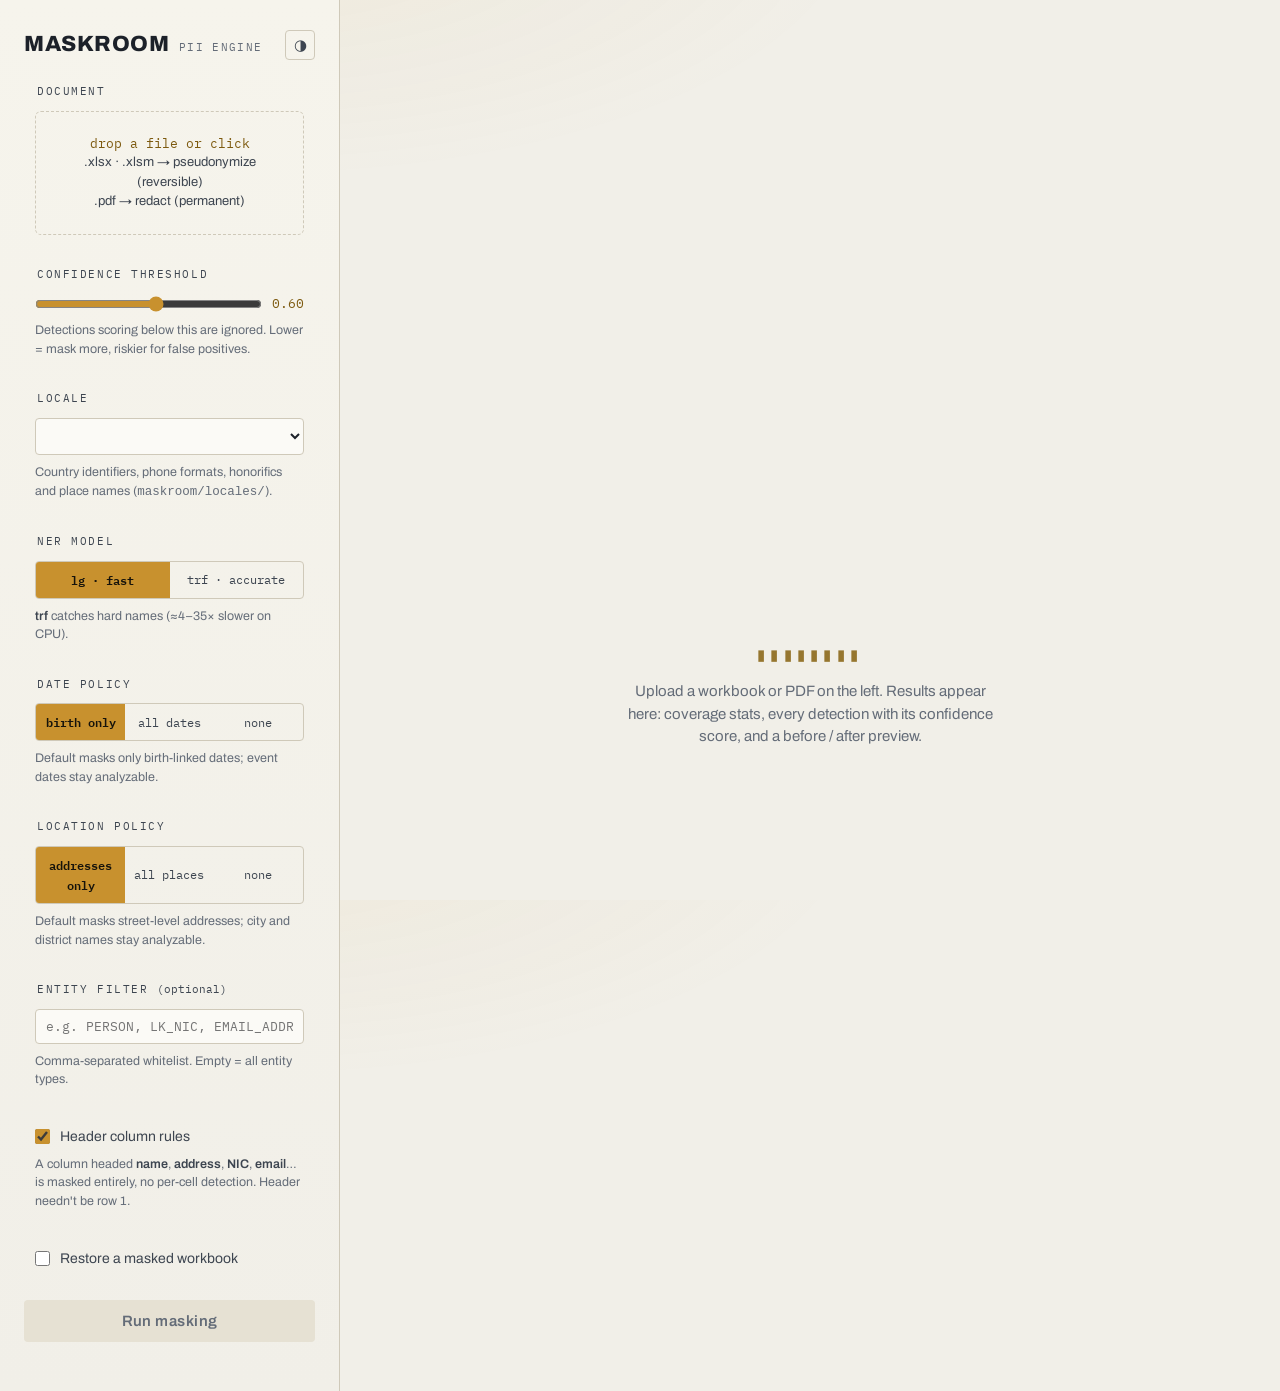
==== webui/static/index.html @ 186f78b9 "Make country knowledge configurable via locale files All Sri Lanka specifics (identifier recognizers" ====
<!doctype html>
<html lang="en">
<head>
<meta charset="utf-8">
<meta name="viewport" content="width=device-width, initial-scale=1">
<title>Maskroom</title>
<link rel="icon" href="data:image/svg+xml,<svg xmlns='http://www.w3.org/2000/svg' viewBox='0 0 16 16'><rect x='1' y='6' width='14' height='4' fill='%23D9A441'/></svg>">
<link rel="preconnect" href="https://fonts.googleapis.com">
<link rel="stylesheet" href="https://fonts.googleapis.com/css2?family=Archivo:wght@400;500;600;800&family=IBM+Plex+Mono:wght@400;500;600&display=swap">
<style>
:root{
  --ink:#0c1013; --panel:#141a20; --panel-2:#1a222a; --line:#26303a;
  --bone:#e9e4d8; --dim:#8d94a1; --faint:#5a6270;
  --brass:#d9a441; --brass-dim:#8a6a2c;
  --accent-text:#d9a441; --on-accent:#0c1013;
  --ok:#3fb98d; --bad:#e2574c;
  --shadow:none;
  --wash:radial-gradient(ellipse 80% 50% at 20% -10%, #18202822 0%, transparent 60%);
  --rail:linear-gradient(180deg,#10151b,#0c1013);
  --mono:"IBM Plex Mono",ui-monospace,Menlo,monospace;
  --sans:"Archivo",system-ui,sans-serif;
}
html[data-theme="light"]{
  --ink:#f1efe8; --panel:#fbfaf6; --panel-2:#e6e1d3; --line:#cfc9b9;
  --bone:#1c2129; --dim:#3d4550; --faint:#646c78;
  --brass:#c8912e; --brass-dim:#96762f;
  --accent-text:#7d5a0f; --on-accent:#16130b;
  --ok:#147a53; --bad:#c03328;
  --shadow:0 1px 3px rgba(40,35,20,.08);
  --wash:radial-gradient(ellipse 80% 50% at 20% -10%, #c8912e12 0%, transparent 60%);
  --rail:linear-gradient(180deg,#f6f4ec,#f1efe8);
}
*{box-sizing:border-box;margin:0}
html,body{height:100%}
body{
  background:var(--ink); color:var(--bone); font-family:var(--sans);
  font-size:15px; line-height:1.5;
  background-image:var(--wash);
}
::selection{background:var(--brass);color:var(--on-accent)}

.shell{display:grid;grid-template-columns:340px 1fr;min-height:100vh}
@media(max-width:900px){.shell{grid-template-columns:1fr}}

/* ---------- rail ---------- */
.rail{border-right:1px solid var(--line);padding:28px 24px;display:flex;flex-direction:column;gap:22px;background:var(--rail)}
.brand{display:flex;align-items:baseline;gap:10px}
#themebtn{margin-left:auto;align-self:center;background:transparent;border:1px solid var(--line);
  color:var(--dim);border-radius:4px;width:30px;height:30px;cursor:pointer;font-size:15px;line-height:1}
#themebtn:hover{border-color:var(--brass-dim);color:var(--accent-text)}
.brand h1{font-weight:800;font-size:22px;letter-spacing:.5px}
.brand h1 .bar{display:inline-block;background:var(--bone);color:var(--bone);border-radius:1px;
  width:2.6em;height:.72em;transform:translateY(.02em);animation:unredact 1.1s .4s forwards}
@keyframes unredact{to{width:0;margin-right:0}}
.brand .sub{font-family:var(--mono);font-size:11px;color:var(--faint);letter-spacing:.12em;text-transform:uppercase}

fieldset{border:0;display:flex;flex-direction:column;gap:8px}
legend,label.top{font-family:var(--mono);font-size:11px;letter-spacing:.14em;text-transform:uppercase;color:var(--dim);margin-bottom:6px}

.drop{border:1px dashed var(--line);border-radius:6px;padding:22px 16px;text-align:center;cursor:pointer;transition:border-color .15s,background .15s}
.drop:hover,.drop.over{border-color:var(--brass);background:#d9a4410a}
.drop .fn{font-family:var(--mono);font-size:13px;color:var(--accent-text);word-break:break-all}
.drop .hint{font-size:13px;color:var(--dim)}
.drop input{display:none}

.opt{display:flex;flex-direction:column;gap:6px}
select,input[type=text]{
  background:var(--panel);border:1px solid var(--line);color:var(--bone);
  font-family:var(--mono);font-size:13px;padding:8px 10px;border-radius:4px;width:100%}
select:focus,input:focus{outline:2px solid var(--brass-dim);outline-offset:0}
.range-row{display:flex;align-items:center;gap:10px}
input[type=range]{flex:1;accent-color:var(--brass)}
.range-val{font-family:var(--mono);font-size:13px;color:var(--accent-text);min-width:3ch;text-align:right}

.seg{display:flex;border:1px solid var(--line);border-radius:4px;overflow:hidden}
.seg button{flex:1;background:transparent;border:0;color:var(--dim);font-family:var(--mono);font-size:12px;padding:8px 4px;cursor:pointer}
.seg button.on{background:var(--brass);color:var(--on-accent);font-weight:600}
.note{font-size:12.5px;color:var(--faint)}
.note b{color:var(--dim);font-weight:600}

.toggle{display:flex;align-items:center;gap:10px;cursor:pointer;font-size:14px;color:var(--dim)}
.toggle input{accent-color:var(--brass);width:15px;height:15px}

#run{
  background:var(--brass);color:var(--on-accent);border:0;border-radius:4px;
  font:600 15px var(--sans);letter-spacing:.03em;padding:13px;cursor:pointer;
  transition:filter .15s, transform .05s}
#run:hover{filter:brightness(1.08)} #run:active{transform:translateY(1px)}
#run:disabled{background:var(--panel-2);color:var(--faint);cursor:wait}
.err{color:var(--bad);font-family:var(--mono);font-size:12.5px;white-space:pre-wrap}

/* ---------- stage ---------- */
.stage{padding:28px 34px;min-width:0;display:flex;flex-direction:column;gap:24px}
.empty{margin:auto;text-align:center;color:var(--faint)}
.empty .glyph{font-family:var(--mono);font-size:15px;letter-spacing:.35em;color:var(--brass-dim);margin-bottom:14px}
.empty p{max-width:42ch}

.spin{margin:auto;text-align:center;color:var(--dim);font-family:var(--mono);font-size:13px}
.spin .bars{display:inline-flex;gap:5px;margin-bottom:14px}
.spin .bars i{width:26px;height:10px;background:var(--brass);opacity:.25;animation:pulse 1.2s infinite}
.spin .bars i:nth-child(2){animation-delay:.2s}.spin .bars i:nth-child(3){animation-delay:.4s}.spin .bars i:nth-child(4){animation-delay:.6s}
@keyframes pulse{0%,100%{opacity:.22}50%{opacity:1}}

.tiles{display:grid;grid-template-columns:repeat(auto-fit,minmax(150px,1fr));gap:12px}
.tile{background:var(--panel);border:1px solid var(--line);border-radius:6px;padding:14px 16px;box-shadow:var(--shadow);animation:rise .35s both}
.tile:nth-child(2){animation-delay:.05s}.tile:nth-child(3){animation-delay:.1s}.tile:nth-child(4){animation-delay:.15s}.tile:nth-child(5){animation-delay:.2s}
@keyframes rise{from{opacity:0;transform:translateY(6px)}to{opacity:1}}
.tile .k{font-family:var(--mono);font-size:10.5px;letter-spacing:.13em;text-transform:uppercase;color:var(--faint)}
.tile .v{font-family:var(--mono);font-size:24px;font-weight:600;color:var(--bone);font-variant-numeric:tabular-nums}
.tile .v .unit{font-size:13px;color:var(--dim)}
.tile.accent .v{color:var(--accent-text)}

h2{font-size:13px;font-family:var(--mono);font-weight:500;letter-spacing:.14em;text-transform:uppercase;color:var(--dim);
  display:flex;align-items:center;gap:12px}
h2::after{content:"";flex:1;height:1px;background:var(--line)}

.chips{display:flex;flex-wrap:wrap;gap:8px}
.chip{font-family:var(--mono);font-size:12px;border:1px solid var(--line);border-radius:99px;padding:4px 12px;color:var(--dim);cursor:pointer}
.chip .n{color:var(--accent-text);font-weight:600}
.chip.on{border-color:var(--brass-dim);color:var(--bone)}

.tablewrap{overflow:auto;border:1px solid var(--line);border-radius:6px;max-height:420px;box-shadow:var(--shadow);background:var(--panel)}
table{border-collapse:collapse;width:100%;font-family:var(--mono);font-size:12.5px}
thead th{position:sticky;top:0;background:var(--panel-2);color:var(--dim);text-align:left;font-weight:500;
  padding:8px 12px;letter-spacing:.06em;text-transform:uppercase;font-size:10.5px;border-bottom:1px solid var(--line)}
tbody td{padding:7px 12px;border-bottom:1px solid var(--line);vertical-align:top}
tbody tr:hover{background:#d9a44108}
.ent{color:var(--accent-text)}
.score{font-variant-numeric:tabular-nums;color:var(--ok)}
.score.low{color:var(--dim)}
.prop{color:var(--faint);font-style:italic}
.orig{color:var(--bone);word-break:break-all}

.tabs{display:flex;gap:2px;border-bottom:1px solid var(--line)}
.tabs button{background:transparent;border:0;border-bottom:2px solid transparent;color:var(--dim);
  font:500 13px var(--sans);padding:9px 16px;cursor:pointer}
.tabs button.on{color:var(--bone);border-bottom-color:var(--brass)}

.duo{display:grid;grid-template-columns:1fr 1fr;gap:16px}
@media(max-width:1100px){.duo{grid-template-columns:1fr}}
.pane{min-width:0}
.pane .cap{font-family:var(--mono);font-size:11px;letter-spacing:.12em;text-transform:uppercase;color:var(--faint);margin-bottom:8px}
.pane .cap.after{color:var(--accent-text)}
.sheettbl td{white-space:nowrap;max-width:230px;overflow:hidden;text-overflow:ellipsis;color:var(--dim)}
.sheettbl td.tok{color:var(--accent-text);background:#d9a4410d}
.sheettbl td.diff{background:#d9a4411a;color:var(--bone)}
.pdfpage{width:100%;border:1px solid var(--line);border-radius:4px;margin-bottom:12px;background:#fff}
.trunc{font-family:var(--mono);font-size:11.5px;color:var(--faint);padding:8px 2px}

.dl{display:flex;gap:12px;flex-wrap:wrap}
.dl a{font-family:var(--mono);font-size:13px;color:var(--accent-text);text-decoration:none;border:1px solid var(--brass-dim);
  border-radius:4px;padding:9px 16px}
.dl a:hover{background:#d9a44115}
.dl .warn{font-size:12px;color:var(--faint);align-self:center;max-width:46ch}
@media (prefers-reduced-motion: reduce){*{animation:none!important;transition:none!important}}
</style>
</head>
<body>
<div class="shell">

<aside class="rail">
  <div class="brand">
    <h1>MASK<span class="bar"></span>ROOM</h1>
    <span class="sub">pii engine</span>
    <button id="themebtn" title="Toggle light/dark">◐</button>
  </div>

  <fieldset>
    <legend>Document</legend>
    <label class="drop" id="drop">
      <input type="file" id="file" accept=".xlsx,.xlsm,.pdf">
      <div class="fn" id="fname">drop a file or click</div>
      <div class="hint">.xlsx · .xlsm → pseudonymize (reversible)<br>.pdf → redact (permanent)</div>
    </label>
  </fieldset>

  <fieldset>
    <legend>Confidence threshold</legend>
    <div class="range-row">
      <input type="range" id="minscore" min="0.2" max="0.95" step="0.05" value="0.6">
      <span class="range-val" id="minscoreval">0.60</span>
    </div>
    <div class="note">Detections scoring below this are ignored. Lower = mask more, riskier for false positives.</div>
  </fieldset>

  <fieldset>
    <legend>Locale</legend>
    <select id="locale"></select>
    <div class="note">Country identifiers, phone formats, honorifics and place names (<code>maskroom/locales/</code>).</div>
  </fieldset>

  <fieldset>
    <legend>NER model</legend>
    <div class="seg" id="modelseg">
      <button type="button" data-v="" class="on">lg · fast</button>
      <button type="button" data-v="en_core_web_trf">trf · accurate</button>
    </div>
    <div class="note"><b>trf</b> catches hard names (≈4–35× slower on CPU).</div>
  </fieldset>

  <fieldset>
    <legend>Date policy</legend>
    <div class="seg" id="dateseg">
      <button type="button" data-v="birth" class="on">birth only</button>
      <button type="button" data-v="all">all dates</button>
      <button type="button" data-v="none">none</button>
    </div>
    <div class="note">Default masks only birth-linked dates; event dates stay analyzable.</div>
  </fieldset>

  <fieldset>
    <legend>Location policy</legend>
    <div class="seg" id="locseg">
      <button type="button" data-v="address" class="on">addresses only</button>
      <button type="button" data-v="all">all places</button>
      <button type="button" data-v="none">none</button>
    </div>
    <div class="note">Default masks street-level addresses; city and district names stay analyzable.</div>
  </fieldset>

  <fieldset>
    <legend>Entity filter <span style="text-transform:none;letter-spacing:0">(optional)</span></legend>
    <input type="text" id="entities" placeholder="e.g. PERSON, LK_NIC, EMAIL_ADDRESS">
    <div class="note">Comma-separated whitelist. Empty = all entity types.</div>
  </fieldset>

  <fieldset>
    <label class="toggle"><input type="checkbox" id="colrules" checked> Header column rules</label>
    <div class="note">A column headed <b>name</b>, <b>address</b>, <b>NIC</b>, <b>email</b>… is masked entirely, no per-cell detection. Header needn't be row 1.</div>
  </fieldset>

  <fieldset>
    <label class="toggle"><input type="checkbox" id="restore"> Restore a masked workbook</label>
    <div id="vaultrow" style="display:none">
      <label class="top" for="vaultfile">Vault JSON</label>
      <input type="file" id="vaultfile" accept=".json" style="color:var(--dim);font-size:12px">
    </div>
  </fieldset>

  <button id="run" disabled>Run masking</button>
  <div class="err" id="err"></div>
</aside>

<main class="stage" id="stage">
  <div class="empty" id="empty">
    <div class="glyph">▮▮▮▮▮▮▮▮</div>
    <p>Upload a workbook or PDF on the left. Results appear here: coverage stats,
       every detection with its confidence score, and a before / after preview.</p>
  </div>
</main>

</div>
<script>
const $=s=>document.querySelector(s);
const themeBtn=document.querySelector("#themebtn");
function applyTheme(t){document.documentElement.dataset.theme=t;
  try{localStorage.setItem("maskroom-theme",t)}catch(e){}
  themeBtn.textContent=t==="light"?"◑":"◐";}
let saved=null; try{saved=localStorage.getItem("maskroom-theme")}catch(e){}
applyTheme(saved||"light");
themeBtn.addEventListener("click",()=>applyTheme(document.documentElement.dataset.theme==="light"?"dark":"light"));
let file=null, model="", dates="birth", locations="address";
fetch("/api/locales").then(r=>r.json()).then(d=>{const s=document.getElementById("locale");for(const [code,name] of Object.entries(d.locales)){const o=document.createElement("option");o.value=code;o.textContent=`${name} (${code})`;s.appendChild(o);}const g=document.createElement("option");g.value="generic";g.textContent="Generic (no country rules)";s.appendChild(g);s.value=d.default;}).catch(()=>{});

function seg(id, cb){ $(id).addEventListener("click",e=>{
  if(e.target.tagName!=="BUTTON")return;
  [...$(id).children].forEach(b=>b.classList.remove("on"));
  e.target.classList.add("on"); cb(e.target.dataset.v);
});}
seg("#modelseg",v=>model=v); seg("#dateseg",v=>dates=v); seg("#locseg",v=>locations=v);

$("#minscore").addEventListener("input",e=>$("#minscoreval").textContent=(+e.target.value).toFixed(2));
$("#restore").addEventListener("change",e=>{
  $("#vaultrow").style.display=e.target.checked?"block":"none";
  $("#run").textContent=e.target.checked?"Restore original":"Run masking";
});

const drop=$("#drop");
function setFile(f){ file=f; $("#fname").textContent=f?f.name:"drop a file or click"; $("#run").disabled=!f; }
$("#file").addEventListener("change",e=>setFile(e.target.files[0]));
["dragover","dragenter"].forEach(ev=>drop.addEventListener(ev,e=>{e.preventDefault();drop.classList.add("over")}));
["dragleave","drop"].forEach(ev=>drop.addEventListener(ev,e=>{e.preventDefault();drop.classList.remove("over")}));
drop.addEventListener("drop",e=>{ if(e.dataTransfer.files[0]) setFile(e.dataTransfer.files[0]); });

$("#run").addEventListener("click",async()=>{
  $("#err").textContent="";
  const fd=new FormData();
  fd.append("file",file);
  fd.append("min_score",$("#minscore").value);
  fd.append("nlp_model",model);
  fd.append("dates",dates);
  fd.append("locations",locations);
  fd.append("locale",document.getElementById("locale").value||"");
  fd.append("entities",$("#entities").value);
  fd.append("column_rules",$("#colrules").checked);
  fd.append("restore",$("#restore").checked);
  if($("#restore").checked && $("#vaultfile").files[0]) fd.append("vault",$("#vaultfile").files[0]);

  $("#run").disabled=true;
  $("#stage").innerHTML=`<div class="spin"><div class="bars"><i></i><i></i><i></i><i></i></div>
    <div>analyzing — ${model?"transformer model, this can take a while":"this usually takes seconds"}</div></div>`;
  try{
    const res=await fetch("/api/process",{method:"POST",body:fd});
    const data=await res.json();
    if(!res.ok) throw new Error(data.error||res.statusText);
    render(data);
  }catch(e){
    $("#stage").innerHTML=`<div class="empty"><div class="glyph">▮▮▮▮▮▮▮▮</div><p></p></div>`;
    $("#err").textContent=e.message;
  }finally{ $("#run").disabled=false; }
});

let cur=null, entFilter=null;
function esc(s){return String(s).replace(/[&<>"]/g,c=>({"&":"&amp;","<":"&lt;",">":"&gt;",'"':"&quot;"}[c]))}
const isTok=s=>/TOK_[A-Z0-9_]+_[0-9A-F]{8,}/.test(s);

function render(d){
  cur=d; entFilter=null;
  const detected=d.findings.filter(f=>f.method==="detected").length;
  const propagated=d.findings.length-detected;
  const tiles=[
    ["mode",d.mode,""],["entities found",detected,""],
    d.kind==="pdf"?["propagated",propagated,""]:["vault entries",d.vault_entries,""],
    ["elapsed",d.elapsed_s,"s"],
  ];
  const chips=Object.entries(d.by_entity).map(([k,v])=>
    `<button class="chip" data-e="${esc(k)}"><span class="n">${v}</span> ${esc(k)}</button>`).join("");
  const dls=[`<a href="/api/download/${d.run_id}/${d.downloads.output}" download>⬇ ${d.downloads.output}</a>`];
  if(d.downloads.vault) dls.push(`<a href="/api/download/${d.run_id}/vault.json" download>⬇ vault.json</a>
    <span class="warn">The vault reverses every token — store it separately from the masked file.</span>`);

  $("#stage").innerHTML=`
    <div class="tiles">
      <div class="tile accent"><div class="k">file</div><div class="v" style="font-size:15px;word-break:break-all">${esc(d.filename)}</div></div>
      ${tiles.map(([k,v,u])=>`<div class="tile"><div class="k">${k}</div><div class="v">${esc(v)}<span class="unit">${u}</span></div></div>`).join("")}
    </div>
    <h2>Detections by entity</h2>
    <div class="chips" id="chips">${chips||'<span class="note">none</span>'}</div>
    <h2>Findings — every detection and its score</h2>
    <div class="tablewrap"><table id="ftable"><thead><tr>
      <th>where</th><th>entity</th><th>score</th><th>matched text</th><th>method</th>
    </tr></thead><tbody></tbody></table></div>
    <h2>Preview — before / after</h2>
    ${d.kind==="excel"?`<div class="tabs" id="tabs">${d.before.map((s,i)=>
      `<button class="${i===0?"on":""}" data-i="${i}">${esc(s.name)}</button>`).join("")}</div>`:""}
    <div class="duo" id="duo"></div>
    <h2>Downloads</h2>
    <div class="dl">${dls.join("")}</div>`;

  $("#chips").addEventListener("click",e=>{
    const c=e.target.closest(".chip"); if(!c)return;
    entFilter = entFilter===c.dataset.e ? null : c.dataset.e;
    [...$("#chips").children].forEach(x=>x.classList.toggle("on",x.dataset.e===entFilter));
    fillFindings();
  });
  fillFindings();
  if(d.kind==="excel"){
    $("#tabs").addEventListener("click",e=>{
      if(e.target.tagName!=="BUTTON")return;
      [...$("#tabs").children].forEach(b=>b.classList.remove("on"));
      e.target.classList.add("on"); sheetDuo(+e.target.dataset.i);
    });
    sheetDuo(0);
  } else pdfDuo();
}

function fillFindings(){
  const rows=cur.findings.filter(f=>!entFilter||f.entity===entFilter).slice(0,500).map(f=>`<tr>
    <td>${esc(f.where)}</td><td class="ent">${esc(f.entity)}</td>
    <td class="score ${f.score!==null&&f.score<0.75?"low":""}">${f.score===null?"—":f.score.toFixed(2)}</td>
    <td class="orig">${esc(f.text).slice(0,120)}</td>
    <td class="${f.method!=="detected"?"prop":""}">${esc(f.method)}</td></tr>`).join("");
  $("#ftable tbody").innerHTML=rows||`<tr><td colspan="5" class="prop">nothing matched this filter</td></tr>`;
}

function sheetTable(sheet, other, markTokens){
  const rows=sheet.rows.map((r,ri)=>"<tr>"+r.map((c,ci)=>{
    const o=(other.rows[ri]||[])[ci];
    let cls="";
    if(markTokens&&isTok(c))cls="tok"; else if(o!==undefined&&o!==c)cls="diff";
    return `<td class="${cls}" title="${esc(c)}">${esc(c)}</td>`;
  }).join("")+"</tr>").join("");
  return `<div class="tablewrap"><table class="sheettbl"><tbody>${rows}</tbody></table></div>
    ${sheet.truncated?'<div class="trunc">preview truncated — download the file for the full sheet</div>':""}`;
}
function sheetDuo(i){
  const b=cur.before[i], a=cur.after[i]||{rows:[]};
  $("#duo").innerHTML=`
    <div class="pane"><div class="cap">original</div>${sheetTable(b,a,false)}</div>
    <div class="pane"><div class="cap after">${cur.mode==="restore"?"restored":"masked"}</div>${sheetTable(a,b,true)}</div>`;
}
function pdfDuo(){
  const pane=(p,cap,cls)=>`<div class="pane"><div class="cap ${cls}">${cap}</div>
    ${p.pages.map(b=>`<img class="pdfpage" alt="${cap} page" src="data:image/png;base64,${b}">`).join("")}
    ${p.total>p.pages.length?`<div class="trunc">showing ${p.pages.length} of ${p.total} pages — download for all</div>`:""}</div>`;
  $("#duo").innerHTML=pane(cur.before,"original","")+pane(cur.after,"redacted","after");
}
</script>
</body>
</html>
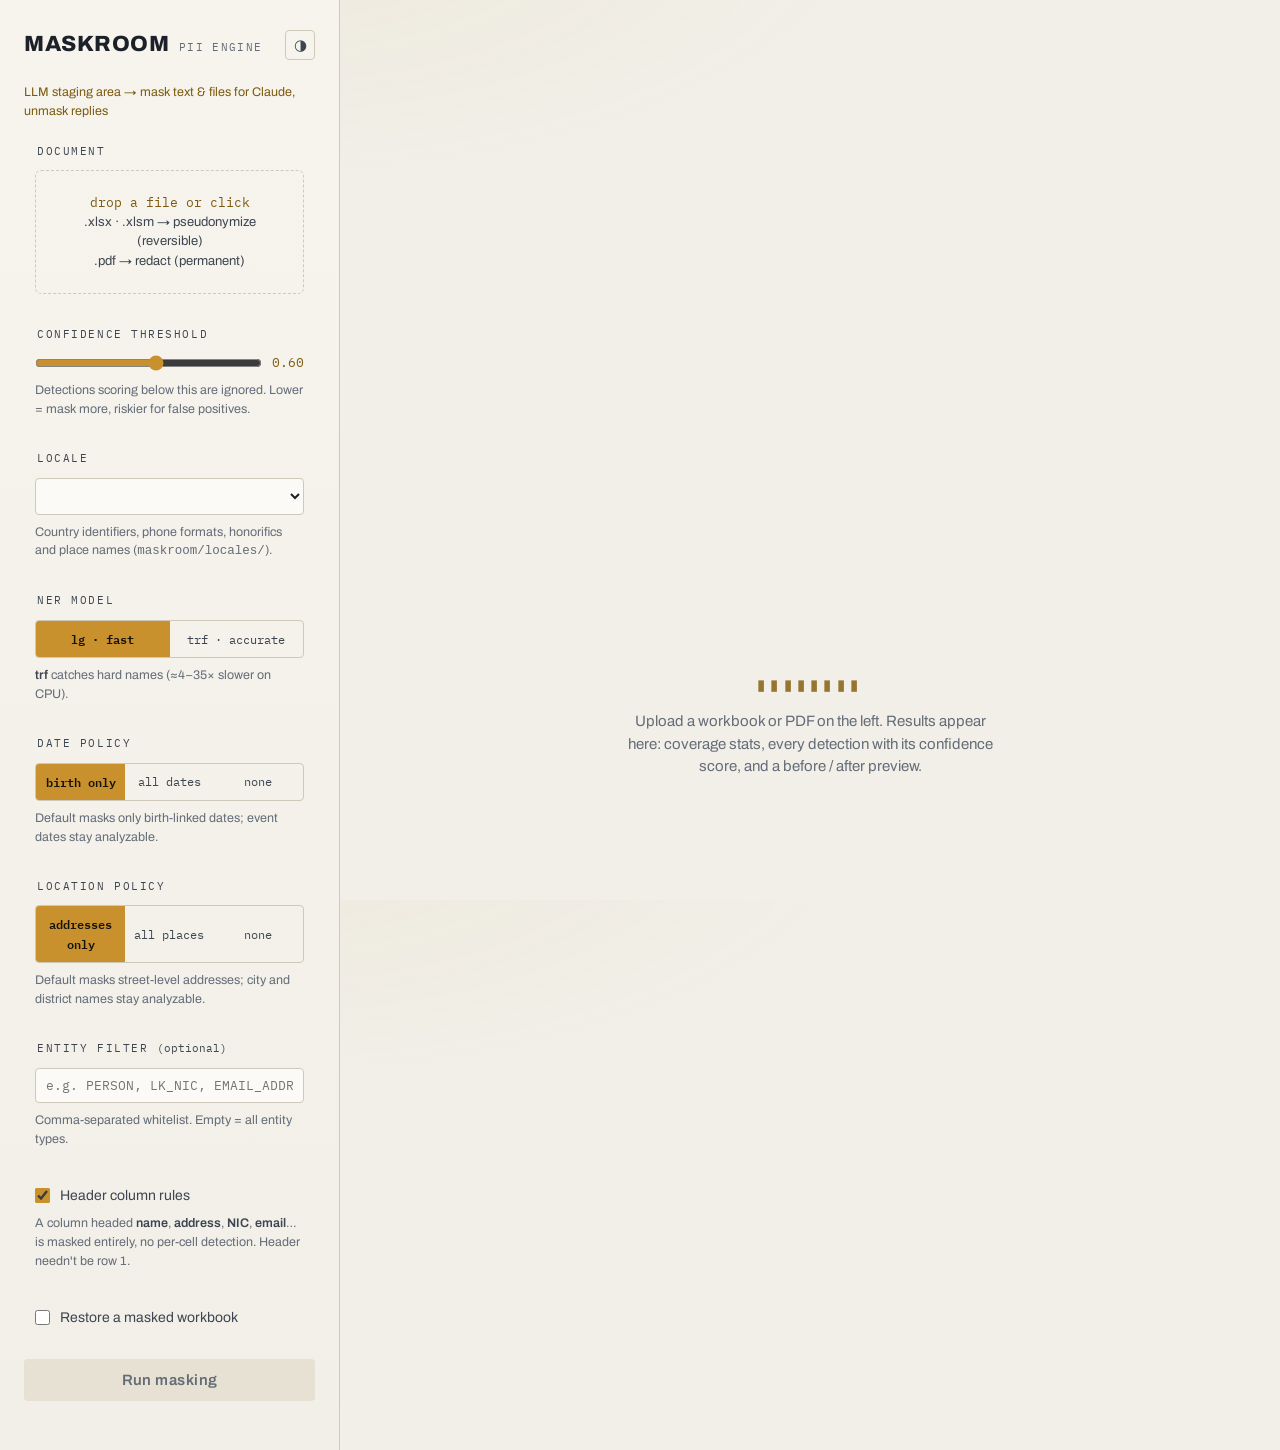
==== commit 35874cd1: "Add LLM staging area: text/JSON API, session vaults, tolerant unmask, PDF text mode Chat products (c" ====
--- a/webui/static/index.html
+++ b/webui/static/index.html
@@ -164,6 +164,7 @@
     <span class="sub">pii engine</span>
     <button id="themebtn" title="Toggle light/dark">◐</button>
   </div>
+  <a class="note" href="/staging" style="text-decoration:none;color:var(--accent-text)">LLM staging area → mask text &amp; files for Claude, unmask replies</a>
 
   <fieldset>
     <legend>Document</legend>
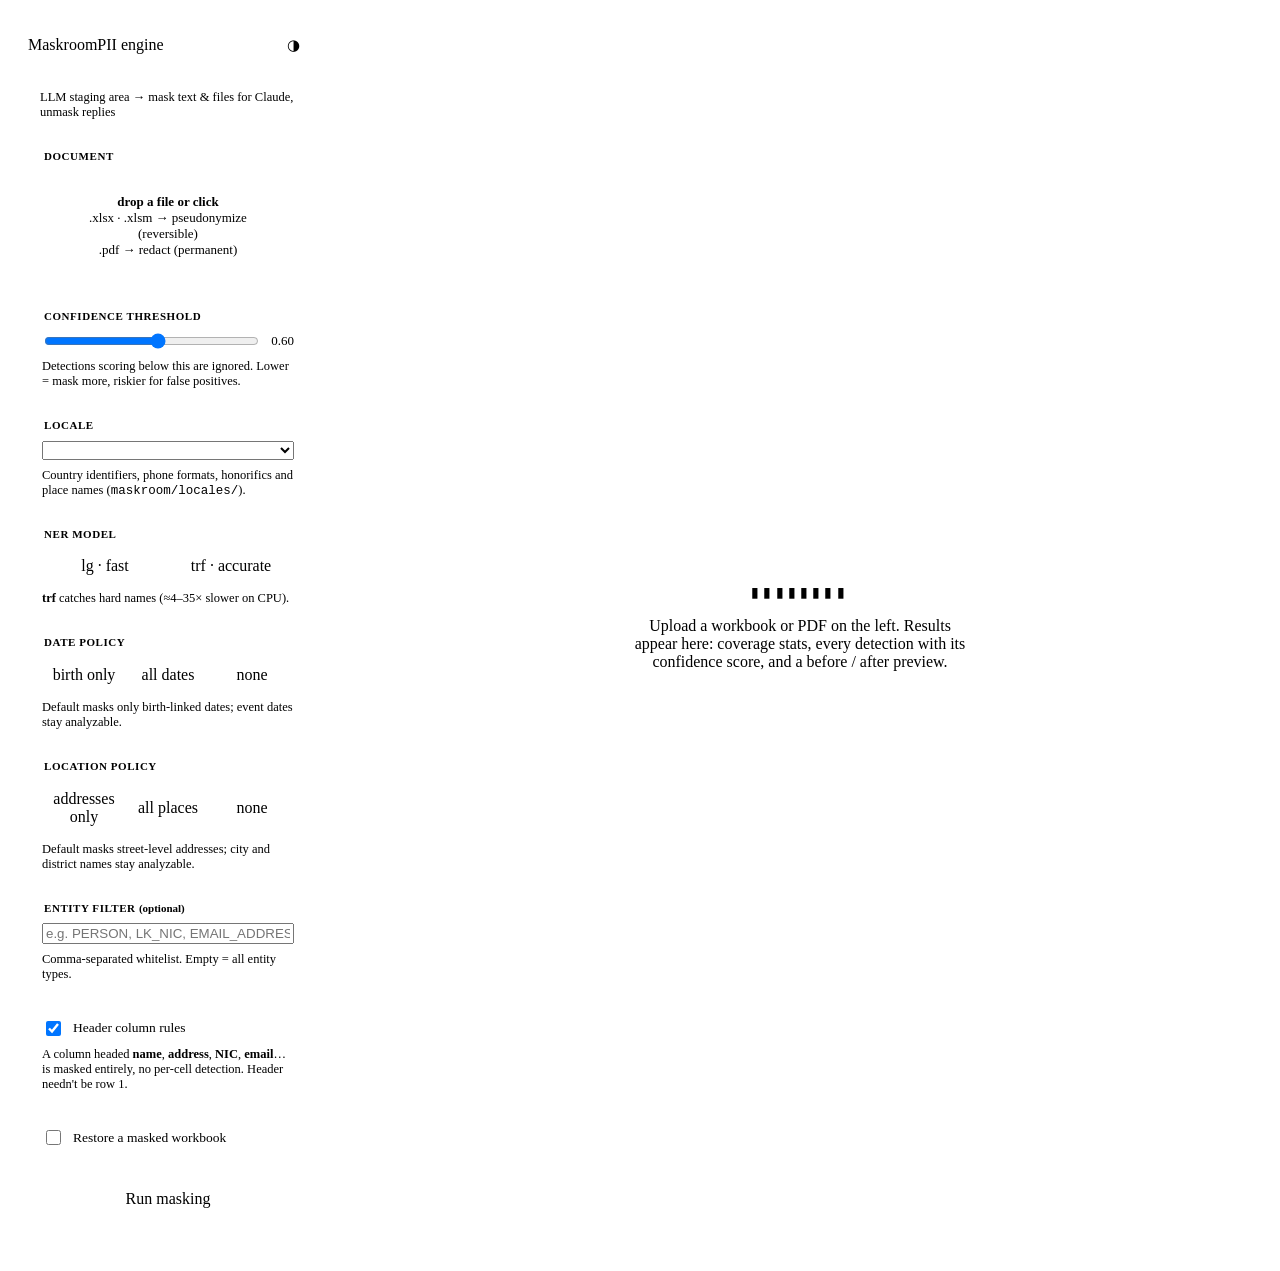
==== commit 75025028: "Redesign all UIs to an enterprise "compliance console" look Researched how enterprise security/DLP a" ====
--- a/webui/static/index.html
+++ b/webui/static/index.html
@@ -6,162 +6,63 @@
 <title>Maskroom</title>
 <link rel="icon" href="data:image/svg+xml,<svg xmlns='http://www.w3.org/2000/svg' viewBox='0 0 16 16'><rect x='1' y='6' width='14' height='4' fill='%23D9A441'/></svg>">
 <link rel="preconnect" href="https://fonts.googleapis.com">
-<link rel="stylesheet" href="https://fonts.googleapis.com/css2?family=Archivo:wght@400;500;600;800&family=IBM+Plex+Mono:wght@400;500;600&display=swap">
+<link rel="preconnect" href="https://fonts.gstatic.com" crossorigin>
+<link rel="stylesheet" href="https://fonts.googleapis.com/css2?family=Public+Sans:wght@400;500;600;700;800&family=IBM+Plex+Mono:wght@400;500;600&display=swap">
+<link rel="stylesheet" href="/static/theme.css">
 <style>
-:root{
-  --ink:#0c1013; --panel:#141a20; --panel-2:#1a222a; --line:#26303a;
-  --bone:#e9e4d8; --dim:#8d94a1; --faint:#5a6270;
-  --brass:#d9a441; --brass-dim:#8a6a2c;
-  --accent-text:#d9a441; --on-accent:#0c1013;
-  --ok:#3fb98d; --bad:#e2574c;
-  --shadow:none;
-  --wash:radial-gradient(ellipse 80% 50% at 20% -10%, #18202822 0%, transparent 60%);
-  --rail:linear-gradient(180deg,#10151b,#0c1013);
-  --mono:"IBM Plex Mono",ui-monospace,Menlo,monospace;
-  --sans:"Archivo",system-ui,sans-serif;
-}
-html[data-theme="light"]{
-  --ink:#f1efe8; --panel:#fbfaf6; --panel-2:#e6e1d3; --line:#cfc9b9;
-  --bone:#1c2129; --dim:#3d4550; --faint:#646c78;
-  --brass:#c8912e; --brass-dim:#96762f;
-  --accent-text:#7d5a0f; --on-accent:#16130b;
-  --ok:#147a53; --bad:#c03328;
-  --shadow:0 1px 3px rgba(40,35,20,.08);
-  --wash:radial-gradient(ellipse 80% 50% at 20% -10%, #c8912e12 0%, transparent 60%);
-  --rail:linear-gradient(180deg,#f6f4ec,#f1efe8);
-}
-*{box-sizing:border-box;margin:0}
-html,body{height:100%}
-body{
-  background:var(--ink); color:var(--bone); font-family:var(--sans);
-  font-size:15px; line-height:1.5;
-  background-image:var(--wash);
-}
-::selection{background:var(--brass);color:var(--on-accent)}
-
-.shell{display:grid;grid-template-columns:340px 1fr;min-height:100vh}
+.shell{display:grid;grid-template-columns:320px 1fr;min-height:100vh}
 @media(max-width:900px){.shell{grid-template-columns:1fr}}
-
-/* ---------- rail ---------- */
-.rail{border-right:1px solid var(--line);padding:28px 24px;display:flex;flex-direction:column;gap:22px;background:var(--rail)}
-.brand{display:flex;align-items:baseline;gap:10px}
-#themebtn{margin-left:auto;align-self:center;background:transparent;border:1px solid var(--line);
-  color:var(--dim);border-radius:4px;width:30px;height:30px;cursor:pointer;font-size:15px;line-height:1}
-#themebtn:hover{border-color:var(--brass-dim);color:var(--accent-text)}
-.brand h1{font-weight:800;font-size:22px;letter-spacing:.5px}
-.brand h1 .bar{display:inline-block;background:var(--bone);color:var(--bone);border-radius:1px;
-  width:2.6em;height:.72em;transform:translateY(.02em);animation:unredact 1.1s .4s forwards}
-@keyframes unredact{to{width:0;margin-right:0}}
-.brand .sub{font-family:var(--mono);font-size:11px;color:var(--faint);letter-spacing:.12em;text-transform:uppercase}
-
+.rail{border-right:1px solid var(--border);padding:22px 20px;display:flex;flex-direction:column;gap:20px;background:var(--surface);overflow:auto}
+.rail .note{font-size:12.5px;color:var(--text-3)} .rail .note b{color:var(--text-2)}
+.rail>a.note{border:1px solid var(--border);border-radius:var(--radius-sm);padding:10px 12px;color:var(--text-2)!important;text-decoration:none}
+.rail>a.note:hover{background:var(--surface-2)}
+#themebtn{margin-left:auto;width:30px;height:30px;padding:0;display:inline-grid;place-items:center;font-size:15px;background:var(--surface);border:1px solid var(--border-strong);color:var(--text-2);border-radius:var(--radius-sm);cursor:pointer}
+#themebtn:hover{background:var(--surface-2);color:var(--text)}
 fieldset{border:0;display:flex;flex-direction:column;gap:8px}
-legend,label.top{font-family:var(--mono);font-size:11px;letter-spacing:.14em;text-transform:uppercase;color:var(--dim);margin-bottom:6px}
-
-.drop{border:1px dashed var(--line);border-radius:6px;padding:22px 16px;text-align:center;cursor:pointer;transition:border-color .15s,background .15s}
-.drop:hover,.drop.over{border-color:var(--brass);background:#d9a4410a}
-.drop .fn{font-family:var(--mono);font-size:13px;color:var(--accent-text);word-break:break-all}
-.drop .hint{font-size:13px;color:var(--dim)}
-.drop input{display:none}
-
+legend,label.top{font-size:11px;font-weight:600;letter-spacing:.05em;text-transform:uppercase;color:var(--text-3);margin-bottom:4px}
+.drop{border:1.5px dashed var(--border-strong);border-radius:var(--radius);padding:22px 16px;text-align:center;cursor:pointer;transition:border-color .15s,background .15s;background:var(--surface-2)}
+.drop:hover,.drop.over{border-color:var(--brand);background:var(--brand-soft)}
+.drop .fn{font-family:var(--mono);font-size:13px;color:var(--brand);font-weight:600;word-break:break-all} .drop .hint{font-size:13px;color:var(--text-3)} .drop input{display:none}
 .opt{display:flex;flex-direction:column;gap:6px}
-select,input[type=text]{
-  background:var(--panel);border:1px solid var(--line);color:var(--bone);
-  font-family:var(--mono);font-size:13px;padding:8px 10px;border-radius:4px;width:100%}
-select:focus,input:focus{outline:2px solid var(--brass-dim);outline-offset:0}
-.range-row{display:flex;align-items:center;gap:10px}
-input[type=range]{flex:1;accent-color:var(--brass)}
-.range-val{font-family:var(--mono);font-size:13px;color:var(--accent-text);min-width:3ch;text-align:right}
-
-.seg{display:flex;border:1px solid var(--line);border-radius:4px;overflow:hidden}
-.seg button{flex:1;background:transparent;border:0;color:var(--dim);font-family:var(--mono);font-size:12px;padding:8px 4px;cursor:pointer}
-.seg button.on{background:var(--brass);color:var(--on-accent);font-weight:600}
-.note{font-size:12.5px;color:var(--faint)}
-.note b{color:var(--dim);font-weight:600}
-
-.toggle{display:flex;align-items:center;gap:10px;cursor:pointer;font-size:14px;color:var(--dim)}
-.toggle input{accent-color:var(--brass);width:15px;height:15px}
-
-#run{
-  background:var(--brass);color:var(--on-accent);border:0;border-radius:4px;
-  font:600 15px var(--sans);letter-spacing:.03em;padding:13px;cursor:pointer;
-  transition:filter .15s, transform .05s}
-#run:hover{filter:brightness(1.08)} #run:active{transform:translateY(1px)}
-#run:disabled{background:var(--panel-2);color:var(--faint);cursor:wait}
-.err{color:var(--bad);font-family:var(--mono);font-size:12.5px;white-space:pre-wrap}
-
-/* ---------- stage ---------- */
-.stage{padding:28px 34px;min-width:0;display:flex;flex-direction:column;gap:24px}
-.empty{margin:auto;text-align:center;color:var(--faint)}
-.empty .glyph{font-family:var(--mono);font-size:15px;letter-spacing:.35em;color:var(--brass-dim);margin-bottom:14px}
-.empty p{max-width:42ch}
-
-.spin{margin:auto;text-align:center;color:var(--dim);font-family:var(--mono);font-size:13px}
-.spin .bars{display:inline-flex;gap:5px;margin-bottom:14px}
-.spin .bars i{width:26px;height:10px;background:var(--brass);opacity:.25;animation:pulse 1.2s infinite}
+.range-row{display:flex;align-items:center;gap:10px} input[type=range]{flex:1;accent-color:var(--brand)}
+.range-val{font-family:var(--mono);font-size:13px;color:var(--brand);min-width:3ch;text-align:right}
+.seg{display:flex;border:1px solid var(--border-strong);border-radius:var(--radius-sm);overflow:hidden}
+.seg button{flex:1;background:var(--surface);border:0;border-right:1px solid var(--border);color:var(--text-2);font:600 12px var(--mono);padding:8px 4px;cursor:pointer}
+.seg button:last-child{border-right:0}
+.seg button.on{background:var(--primary);color:var(--on-primary)}
+.note{font-size:12.5px;color:var(--text-3)} .note b{color:var(--text-2);font-weight:600}
+.toggle{display:flex;align-items:center;gap:9px;cursor:pointer;font-size:13.5px;color:var(--text-2)} .toggle input{accent-color:var(--brand);width:15px;height:15px}
+#run{background:var(--primary);color:var(--on-primary);border:0;border-radius:var(--radius-sm);font:600 14px var(--sans);padding:12px;cursor:pointer;transition:background .12s}
+#run:hover{background:var(--primary-hover)} #run:disabled{background:var(--surface-3);color:var(--text-3);cursor:wait}
+.stage{padding:24px 28px;min-width:0;display:flex;flex-direction:column;gap:22px;overflow:auto}
+.empty{margin:auto;text-align:center;color:var(--text-3)} .empty .glyph{font-family:var(--mono);font-size:14px;letter-spacing:.3em;color:var(--brand);margin-bottom:12px} .empty p{max-width:42ch}
+.spin{margin:auto;text-align:center;color:var(--text-3);font-family:var(--mono);font-size:13px}
+.spin .bars{display:inline-flex;gap:5px;margin-bottom:12px} .spin .bars i{width:26px;height:9px;background:var(--brand);opacity:.3;border-radius:1px;animation:pulse 1.2s infinite}
 .spin .bars i:nth-child(2){animation-delay:.2s}.spin .bars i:nth-child(3){animation-delay:.4s}.spin .bars i:nth-child(4){animation-delay:.6s}
-@keyframes pulse{0%,100%{opacity:.22}50%{opacity:1}}
-
-.tiles{display:grid;grid-template-columns:repeat(auto-fit,minmax(150px,1fr));gap:12px}
-.tile{background:var(--panel);border:1px solid var(--line);border-radius:6px;padding:14px 16px;box-shadow:var(--shadow);animation:rise .35s both}
-.tile:nth-child(2){animation-delay:.05s}.tile:nth-child(3){animation-delay:.1s}.tile:nth-child(4){animation-delay:.15s}.tile:nth-child(5){animation-delay:.2s}
-@keyframes rise{from{opacity:0;transform:translateY(6px)}to{opacity:1}}
-.tile .k{font-family:var(--mono);font-size:10.5px;letter-spacing:.13em;text-transform:uppercase;color:var(--faint)}
-.tile .v{font-family:var(--mono);font-size:24px;font-weight:600;color:var(--bone);font-variant-numeric:tabular-nums}
-.tile .v .unit{font-size:13px;color:var(--dim)}
-.tile.accent .v{color:var(--accent-text)}
-
-h2{font-size:13px;font-family:var(--mono);font-weight:500;letter-spacing:.14em;text-transform:uppercase;color:var(--dim);
-  display:flex;align-items:center;gap:12px}
-h2::after{content:"";flex:1;height:1px;background:var(--line)}
-
-.chips{display:flex;flex-wrap:wrap;gap:8px}
-.chip{font-family:var(--mono);font-size:12px;border:1px solid var(--line);border-radius:99px;padding:4px 12px;color:var(--dim);cursor:pointer}
-.chip .n{color:var(--accent-text);font-weight:600}
-.chip.on{border-color:var(--brass-dim);color:var(--bone)}
-
-.tablewrap{overflow:auto;border:1px solid var(--line);border-radius:6px;max-height:420px;box-shadow:var(--shadow);background:var(--panel)}
-table{border-collapse:collapse;width:100%;font-family:var(--mono);font-size:12.5px}
-thead th{position:sticky;top:0;background:var(--panel-2);color:var(--dim);text-align:left;font-weight:500;
-  padding:8px 12px;letter-spacing:.06em;text-transform:uppercase;font-size:10.5px;border-bottom:1px solid var(--line)}
-tbody td{padding:7px 12px;border-bottom:1px solid var(--line);vertical-align:top}
-tbody tr:hover{background:#d9a44108}
-.ent{color:var(--accent-text)}
-.score{font-variant-numeric:tabular-nums;color:var(--ok)}
-.score.low{color:var(--dim)}
-.prop{color:var(--faint);font-style:italic}
-.orig{color:var(--bone);word-break:break-all}
-
-.tabs{display:flex;gap:2px;border-bottom:1px solid var(--line)}
-.tabs button{background:transparent;border:0;border-bottom:2px solid transparent;color:var(--dim);
-  font:500 13px var(--sans);padding:9px 16px;cursor:pointer}
-.tabs button.on{color:var(--bone);border-bottom-color:var(--brass)}
-
-.duo{display:grid;grid-template-columns:1fr 1fr;gap:16px}
-@media(max-width:1100px){.duo{grid-template-columns:1fr}}
-.pane{min-width:0}
-.pane .cap{font-family:var(--mono);font-size:11px;letter-spacing:.12em;text-transform:uppercase;color:var(--faint);margin-bottom:8px}
-.pane .cap.after{color:var(--accent-text)}
-.sheettbl td{white-space:nowrap;max-width:230px;overflow:hidden;text-overflow:ellipsis;color:var(--dim)}
-.sheettbl td.tok{color:var(--accent-text);background:#d9a4410d}
-.sheettbl td.diff{background:#d9a4411a;color:var(--bone)}
-.pdfpage{width:100%;border:1px solid var(--line);border-radius:4px;margin-bottom:12px;background:#fff}
-.trunc{font-family:var(--mono);font-size:11.5px;color:var(--faint);padding:8px 2px}
-
-.dl{display:flex;gap:12px;flex-wrap:wrap}
-.dl a{font-family:var(--mono);font-size:13px;color:var(--accent-text);text-decoration:none;border:1px solid var(--brass-dim);
-  border-radius:4px;padding:9px 16px}
-.dl a:hover{background:#d9a44115}
-.dl .warn{font-size:12px;color:var(--faint);align-self:center;max-width:46ch}
-@media (prefers-reduced-motion: reduce){*{animation:none!important;transition:none!important}}
+@keyframes pulse{0%,100%{opacity:.25}50%{opacity:1}}
+.tile.accent .v{color:var(--brand)}
+h2{font-size:12px;font-weight:700;letter-spacing:.06em;text-transform:uppercase;color:var(--text-2);display:flex;align-items:center;gap:10px}
+h2::after{content:"";flex:1;height:1px;background:var(--border)}
+.chip{cursor:pointer} .chip.on{border-color:var(--brand);color:var(--text);background:var(--brand-soft)}
+table{font-family:var(--mono);font-size:12.5px}
+.ent{color:var(--brand)} .score{font-variant-numeric:tabular-nums;color:var(--ok)} .score.low{color:var(--text-3)} .prop{color:var(--text-3);font-style:italic} .orig{color:var(--text);word-break:break-all}
+.tabs{display:flex;gap:2px;border-bottom:1px solid var(--border)}
+.tabs button{background:transparent;border:0;border-bottom:2px solid transparent;color:var(--text-3);font:600 13px var(--sans);padding:9px 15px;cursor:pointer}
+.tabs button.on{color:var(--text);border-bottom-color:var(--brand)}
+.duo{display:grid;grid-template-columns:1fr 1fr;gap:16px} @media(max-width:1100px){.duo{grid-template-columns:1fr}} .pane{min-width:0}
+.pane .cap{font-family:var(--mono);font-size:11px;letter-spacing:.06em;text-transform:uppercase;color:var(--text-3);margin-bottom:8px} .pane .cap.after{color:var(--brand)}
+.sheettbl td{white-space:nowrap;max-width:230px;overflow:hidden;text-overflow:ellipsis;color:var(--text-2)} .sheettbl td.tok{color:var(--brand);background:var(--brand-soft)} .sheettbl td.diff{background:var(--brand-soft);color:var(--text)}
+.pdfpage{width:100%;border:1px solid var(--border);border-radius:var(--radius-sm);margin-bottom:12px;background:#fff}
+.trunc{font-family:var(--mono);font-size:11.5px;color:var(--text-3);padding:8px 2px}
+.dl{display:flex;gap:12px;flex-wrap:wrap} .dl a{display:inline-flex;align-items:center;gap:6px;font-family:var(--mono);font-size:13px;color:var(--text);text-decoration:none;border:1px solid var(--border-strong);border-radius:var(--radius-sm);padding:9px 14px;background:var(--surface)} .dl a:hover{background:var(--surface-2)} .dl .warn{font-size:12px;color:var(--text-3);align-self:center;max-width:46ch}
 </style>
 </head>
 <body>
 <div class="shell">
 
 <aside class="rail">
-  <div class="brand">
-    <h1>MASK<span class="bar"></span>ROOM</h1>
-    <span class="sub">pii engine</span>
+  <div class="brand" style="display:flex;align-items:center;gap:10px">
+    <span class="mr-brand"><span class="mr-logo"></span><span class="name">Maskroom</span><span class="tag">PII engine</span></span>
     <button id="themebtn" title="Toggle light/dark">◐</button>
   </div>
   <a class="note" href="/staging" style="text-decoration:none;color:var(--accent-text)">LLM staging area → mask text &amp; files for Claude, unmask replies</a>
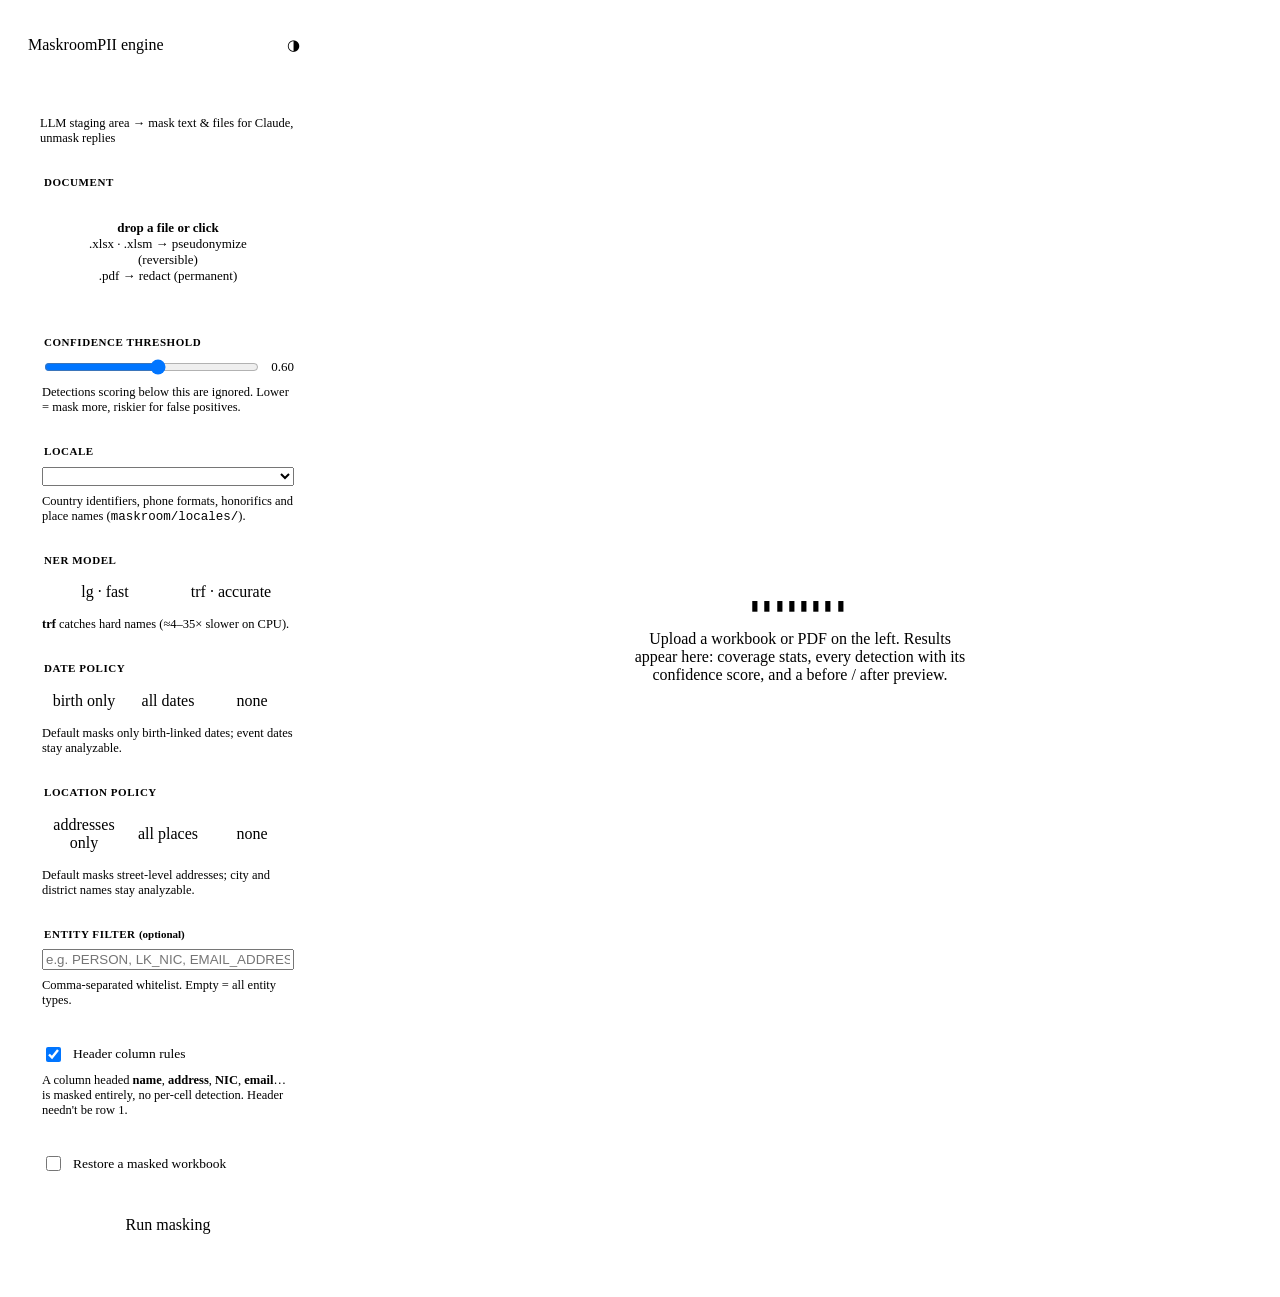
==== commit 9768a569: "Real authentication: OIDC sign-on, roles, service keys, Keycloak fallback Maskroom had only two shar" ====
--- a/webui/static/index.html
+++ b/webui/static/index.html
@@ -4,11 +4,12 @@
 <meta charset="utf-8">
 <meta name="viewport" content="width=device-width, initial-scale=1">
 <title>Maskroom</title>
-<link rel="icon" href="data:image/svg+xml,<svg xmlns='http://www.w3.org/2000/svg' viewBox='0 0 16 16'><rect x='1' y='6' width='14' height='4' fill='%23D9A441'/></svg>">
+<link rel="icon" href="data:image/svg+xml,%3Csvg xmlns='http://www.w3.org/2000/svg' viewBox='0 0 32 32'%3E%3Cdefs%3E%3ClinearGradient id='g' x1='0' y1='0' x2='1' y2='1'%3E%3Cstop offset='0' stop-color='%233b567d'/%3E%3Cstop offset='1' stop-color='%231e2e44'/%3E%3C/linearGradient%3E%3C/defs%3E%3Crect width='32' height='32' rx='7.5' fill='url(%23g)'/%3E%3Crect x='8' y='9.4' width='16' height='2.6' rx='1.3' fill='%23fff' opacity='.55'/%3E%3Crect x='8' y='14.4' width='16' height='3.2' rx='1.6' fill='%23fff'/%3E%3Crect x='8' y='19.8' width='10' height='2.6' rx='1.3' fill='%23fff' opacity='.55'/%3E%3C/svg%3E">
 <link rel="preconnect" href="https://fonts.googleapis.com">
 <link rel="preconnect" href="https://fonts.gstatic.com" crossorigin>
-<link rel="stylesheet" href="https://fonts.googleapis.com/css2?family=Public+Sans:wght@400;500;600;700;800&family=IBM+Plex+Mono:wght@400;500;600&display=swap">
+<link rel="stylesheet" href="https://fonts.googleapis.com/css2?family=Geist:wght@400;500;600;700&family=Geist+Mono:wght@400;500;600&display=swap">
 <link rel="stylesheet" href="/static/theme.css">
+<script src="/static/auth.js"></script>
 <style>
 .shell{display:grid;grid-template-columns:320px 1fr;min-height:100vh}
 @media(max-width:900px){.shell{grid-template-columns:1fr}}
@@ -65,6 +66,7 @@
     <span class="mr-brand"><span class="mr-logo"></span><span class="name">Maskroom</span><span class="tag">PII engine</span></span>
     <button id="themebtn" title="Toggle light/dark">◐</button>
   </div>
+  <div class="note" id="mr-auth" style="margin-top:6px"></div>
   <a class="note" href="/staging" style="text-decoration:none;color:var(--accent-text)">LLM staging area → mask text &amp; files for Claude, unmask replies</a>
 
   <fieldset>
@@ -162,7 +164,7 @@
 applyTheme(saved||"light");
 themeBtn.addEventListener("click",()=>applyTheme(document.documentElement.dataset.theme==="light"?"dark":"light"));
 let file=null, model="", dates="birth", locations="address";
-fetch("/api/locales").then(r=>r.json()).then(d=>{const s=document.getElementById("locale");for(const [code,name] of Object.entries(d.locales)){const o=document.createElement("option");o.value=code;o.textContent=`${name} (${code})`;s.appendChild(o);}const g=document.createElement("option");g.value="generic";g.textContent="Generic (no country rules)";s.appendChild(g);s.value=d.default;}).catch(()=>{});
+MaskroomAuth.boot().then(()=>MaskroomAuth.fetchJson("/api/locales")).then(d=>{const s=document.getElementById("locale");for(const [code,name] of Object.entries(d.locales)){const o=document.createElement("option");o.value=code;o.textContent=`${name} (${code})`;s.appendChild(o);}const g=document.createElement("option");g.value="generic";g.textContent="Generic (no country rules)";s.appendChild(g);s.value=d.default;}).catch(()=>{});
 
 function seg(id, cb){ $(id).addEventListener("click",e=>{
   if(e.target.tagName!=="BUTTON")return;
@@ -202,9 +204,7 @@
   $("#stage").innerHTML=`<div class="spin"><div class="bars"><i></i><i></i><i></i><i></i></div>
     <div>analyzing — ${model?"transformer model, this can take a while":"this usually takes seconds"}</div></div>`;
   try{
-    const res=await fetch("/api/process",{method:"POST",body:fd});
-    const data=await res.json();
-    if(!res.ok) throw new Error(data.error||res.statusText);
+    const data=await MaskroomAuth.fetchJson("/api/process",{method:"POST",body:fd});
     render(data);
   }catch(e){
     $("#stage").innerHTML=`<div class="empty"><div class="glyph">▮▮▮▮▮▮▮▮</div><p></p></div>`;
@@ -227,8 +227,8 @@
   ];
   const chips=Object.entries(d.by_entity).map(([k,v])=>
     `<button class="chip" data-e="${esc(k)}"><span class="n">${v}</span> ${esc(k)}</button>`).join("");
-  const dls=[`<a href="/api/download/${d.run_id}/${d.downloads.output}" download>⬇ ${d.downloads.output}</a>`];
-  if(d.downloads.vault) dls.push(`<a href="/api/download/${d.run_id}/vault.json" download>⬇ vault.json</a>
+  const dls=[MaskroomAuth.link(`/api/download/${d.run_id}/${d.downloads.output}`,d.downloads.output,`⬇ ${esc(d.downloads.output)}`)];
+  if(d.downloads.vault) dls.push(MaskroomAuth.link(`/api/download/${d.run_id}/vault.json`,"vault.json","⬇ vault.json")+`
     <span class="warn">The vault reverses every token — store it separately from the masked file.</span>`);
 
   $("#stage").innerHTML=`
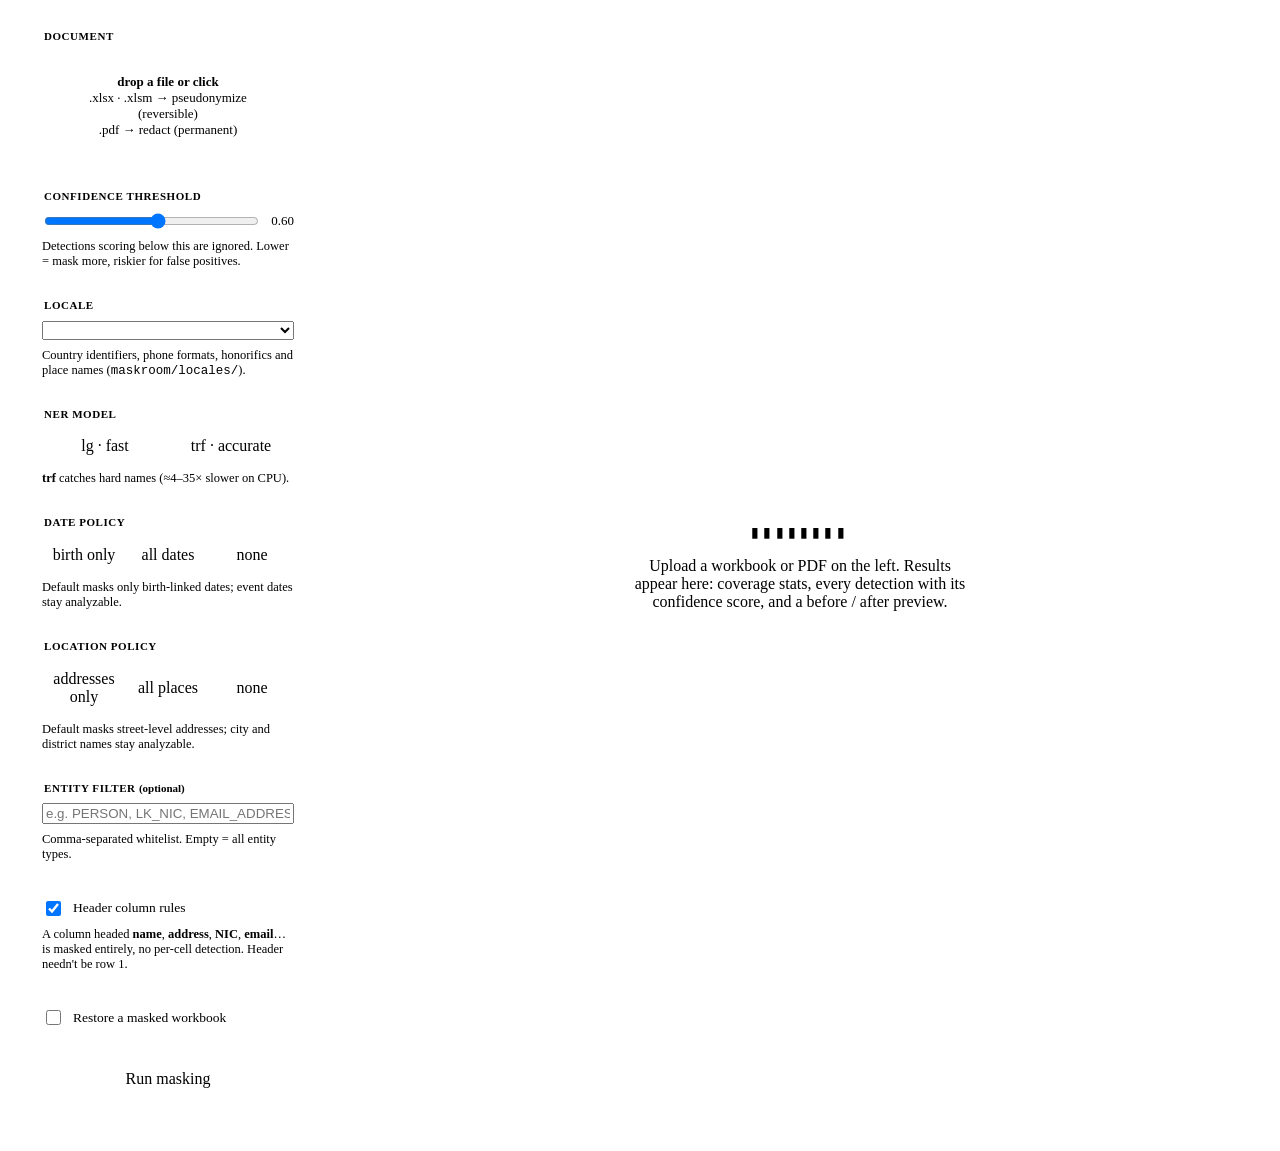
==== commit f03ce8f6: "One shared header across every page auth.js now renders the same sticky header on /, /staging, /admi" ====
--- a/webui/static/index.html
+++ b/webui/static/index.html
@@ -11,14 +11,12 @@
 <link rel="stylesheet" href="/static/theme.css">
 <script src="/static/auth.js"></script>
 <style>
-.shell{display:grid;grid-template-columns:320px 1fr;min-height:100vh}
+.shell{display:grid;grid-template-columns:320px 1fr;min-height:calc(100vh - 57px)}
 @media(max-width:900px){.shell{grid-template-columns:1fr}}
 .rail{border-right:1px solid var(--border);padding:22px 20px;display:flex;flex-direction:column;gap:20px;background:var(--surface);overflow:auto}
 .rail .note{font-size:12.5px;color:var(--text-3)} .rail .note b{color:var(--text-2)}
 .rail>a.note{border:1px solid var(--border);border-radius:var(--radius-sm);padding:10px 12px;color:var(--text-2)!important;text-decoration:none}
 .rail>a.note:hover{background:var(--surface-2)}
-#themebtn{margin-left:auto;width:30px;height:30px;padding:0;display:inline-grid;place-items:center;font-size:15px;background:var(--surface);border:1px solid var(--border-strong);color:var(--text-2);border-radius:var(--radius-sm);cursor:pointer}
-#themebtn:hover{background:var(--surface-2);color:var(--text)}
 fieldset{border:0;display:flex;flex-direction:column;gap:8px}
 legend,label.top{font-size:11px;font-weight:600;letter-spacing:.05em;text-transform:uppercase;color:var(--text-3);margin-bottom:4px}
 .drop{border:1.5px dashed var(--border-strong);border-radius:var(--radius);padding:22px 16px;text-align:center;cursor:pointer;transition:border-color .15s,background .15s;background:var(--surface-2)}
@@ -59,15 +57,10 @@
 </style>
 </head>
 <body>
+<header id="mr-nav"></header>
 <div class="shell">
 
 <aside class="rail">
-  <div class="brand" style="display:flex;align-items:center;gap:10px">
-    <span class="mr-brand"><span class="mr-logo"></span><span class="name">Maskroom</span><span class="tag">PII engine</span></span>
-    <button id="themebtn" title="Toggle light/dark">◐</button>
-  </div>
-  <div class="note" id="mr-auth" style="margin-top:6px"></div>
-  <a class="note" href="/staging" style="text-decoration:none;color:var(--accent-text)">LLM staging area → mask text &amp; files for Claude, unmask replies</a>
 
   <fieldset>
     <legend>Document</legend>
@@ -155,6 +148,7 @@
 
 </div>
 <script>
+MaskroomAuth.nav("studio");
 const $=s=>document.querySelector(s);
 const themeBtn=document.querySelector("#themebtn");
 function applyTheme(t){document.documentElement.dataset.theme=t;
